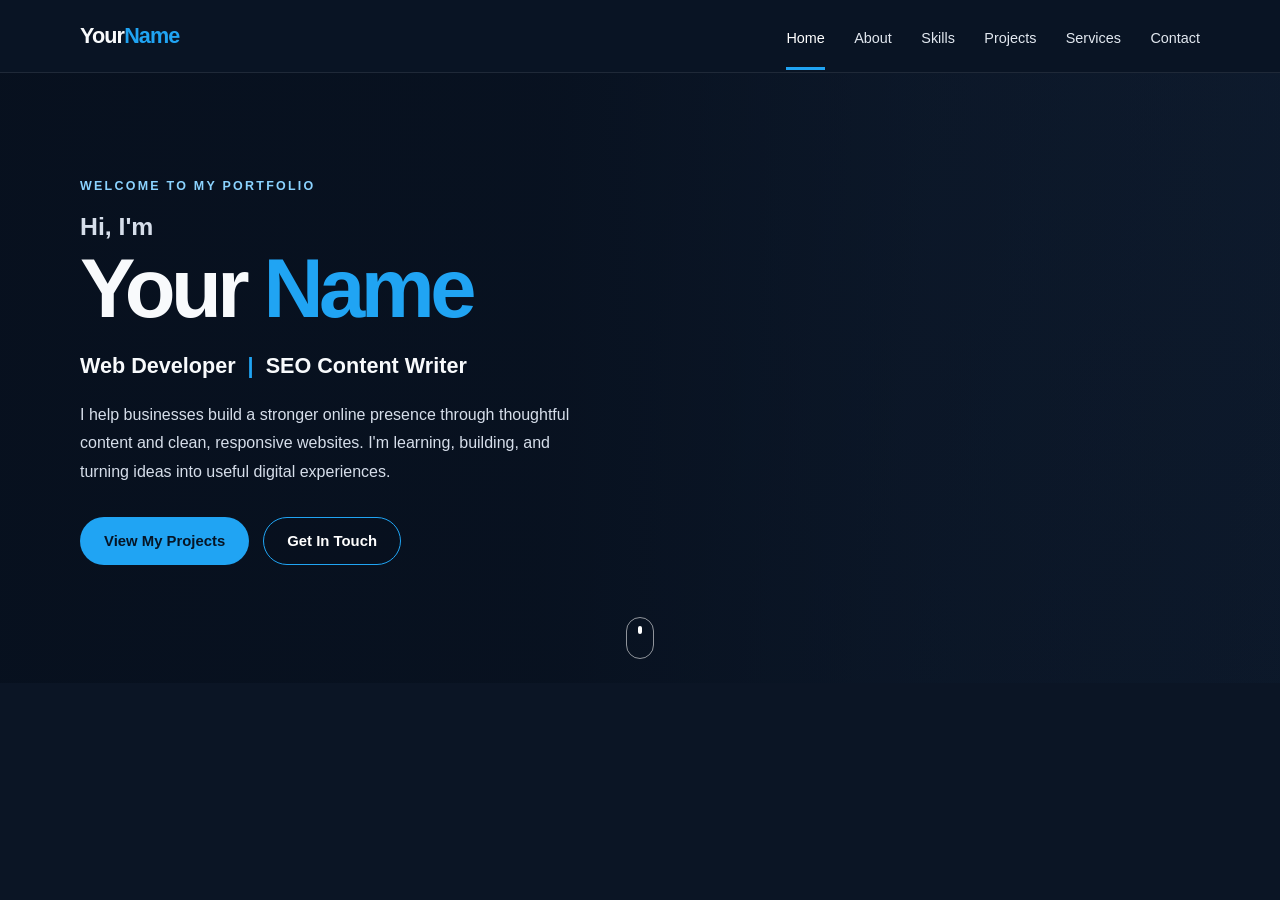
==== index.html @ e13864a4 "Rename index (1).html to index.html" ====
<!DOCTYPE html>
<html lang="en">
<head>
  <meta charset="UTF-8">
  <meta name="viewport" content="width=device-width, initial-scale=1.0">
  <title>Personal Portfolio | Hero Section</title>
  <link rel="stylesheet" href="style.css">
</head>
<body>
  <header class="site-header">
    <nav class="navbar container" aria-label="Main navigation">
      <a class="logo" href="#" aria-label="Your Name home">Your<span>Name</span></a>

      <button class="menu-toggle" type="button" aria-expanded="false"
        aria-controls="primary-navigation" aria-label="Open navigation menu">
        <span></span>
        <span></span>
        <span></span>
      </button>

      <ul class="nav-links" id="primary-navigation">
        <li><a class="active" href="#home">Home</a></li>
        <li><a href="#about">About</a></li>
        <li><a href="#skills">Skills</a></li>
        <li><a href="#projects">Projects</a></li>
        <li><a href="#services">Services</a></li>
        <li><a href="#contact">Contact</a></li>
      </ul>
    </nav>
  </header>

  <main>
    <section class="hero" id="home" aria-labelledby="hero-title">
      <div class="hero-overlay"></div>
      <div class="container hero-content">
        <p class="eyebrow">WELCOME TO MY PORTFOLIO</p>
        <p class="intro">Hi, I'm</p>
        <h1 id="hero-title">Your <span>Name</span></h1>
        <h2>Web Developer <span class="divider">|</span> SEO Content Writer</h2>
        <p class="hero-description">
          I help businesses build a stronger online presence through
          thoughtful content and clean, responsive websites. I'm learning,
          building, and turning ideas into useful digital experiences.
        </p>

        <div class="hero-actions">
          <a class="button button-primary" href="#projects">View My Projects</a>
          <a class="button button-secondary" href="#contact">Get In Touch</a>
        </div>
      </div>
      <a class="scroll-cue" href="#about" aria-label="Scroll to the About section">
        <span></span>
      </a>
    </section>
  </main>

  <script>
    const menuToggle = document.querySelector(".menu-toggle");
    const navLinks = document.querySelector(".nav-links");

    menuToggle.addEventListener("click", () => {
      const isOpen = menuToggle.getAttribute("aria-expanded") === "true";
      menuToggle.setAttribute("aria-expanded", String(!isOpen));
      menuToggle.setAttribute("aria-label", isOpen ? "Open navigation menu" : "Close navigation menu");
      navLinks.classList.toggle("is-open", !isOpen);
    });

    navLinks.querySelectorAll("a").forEach((link) => {
      link.addEventListener("click", () => {
        navLinks.classList.remove("is-open");
        menuToggle.setAttribute("aria-expanded", "false");
        menuToggle.setAttribute("aria-label", "Open navigation menu");
      });
    });
  </script>
</body>
</html>
---- style.css ----
/* ---------- Base styles ---------- */
:root {
  --color-text: #f8fafc;
  --color-muted: #d6deea;
  --color-accent: #20a4f3;
  --color-accent-hover: #0787d8;
  --nav-background: rgba(10, 20, 37, 0.88);
  --content-width: 1120px;
}

* {
  box-sizing: border-box;
}

html {
  scroll-behavior: smooth;
}

body {
  margin: 0;
  font-family: Arial, Helvetica, sans-serif;
  color: var(--color-text);
  background: #0b1525;
}

a {
  color: inherit;
  text-decoration: none;
}

.container {
  width: min(var(--content-width), calc(100% - 48px));
  margin-inline: auto;
}

/* ---------- Navigation ---------- */
.site-header {
  position: relative;
  z-index: 10;
  background: var(--nav-background);
  border-bottom: 1px solid rgba(255, 255, 255, 0.09);
}

.navbar {
  min-height: 72px;
  display: flex;
  align-items: center;
  justify-content: space-between;
  gap: 32px;
}

.logo {
  font-size: 1.35rem;
  font-weight: 800;
  letter-spacing: -0.04em;
  white-space: nowrap;
}

.logo span,
.hero h1 span {
  color: var(--color-accent);
}

.nav-links {
  display: flex;
  align-items: center;
  gap: clamp(16px, 2.3vw, 30px);
  padding: 0;
  margin: 0;
  list-style: none;
}

.nav-links a {
  display: inline-block;
  padding: 27px 0 24px;
  color: #e2e8f0;
  font-size: 0.9rem;
  transition: color 180ms ease;
}

.nav-links a:hover,
.nav-links a:focus-visible,
.nav-links a.active {
  color: #ffffff;
}

.nav-links a.active {
  box-shadow: inset 0 -3px var(--color-accent);
}

.menu-toggle {
  display: none;
  border: 0;
  padding: 8px;
  background: transparent;
  cursor: pointer;
}

.menu-toggle span {
  display: block;
  width: 25px;
  height: 2px;
  margin: 5px 0;
  background: #ffffff;
}

/* ---------- Hero section ---------- */
.hero {
  position: relative;
  isolation: isolate;
  display: flex;
  align-items: center;
  min-height: 610px;
  overflow: hidden;
  background-color: #101e32;
  background-image: url("https://images.unsplash.com/photo-1498050108023-c5249f4df085?auto=format&fit=crop&w=2000&q=85");
  background-position: center;
  background-size: cover;
}

.hero-overlay {
  position: absolute;
  z-index: -1;
  inset: 0;
  background:
    linear-gradient(90deg,
      rgba(7, 16, 30, 0.97) 0%,
      rgba(7, 16, 30, 0.88) 42%,
      rgba(7, 16, 30, 0.42) 72%,
      rgba(7, 16, 30, 0.22) 100%),
    linear-gradient(0deg, rgba(7, 16, 30, 0.25), rgba(7, 16, 30, 0.08));
}

.hero-content {
  padding-block: 92px 104px;
  max-width: var(--content-width);
}

.eyebrow {
  margin: 0 0 20px;
  color: #8bd3ff;
  font-size: 0.78rem;
  font-weight: 700;
  letter-spacing: 0.18em;
}

.intro {
  margin: 0 0 4px;
  color: var(--color-muted);
  font-size: clamp(1.2rem, 2.2vw, 1.55rem);
  font-weight: 600;
}

.hero h1 {
  margin: 0;
  max-width: 700px;
  font-size: clamp(3rem, 7vw, 5.2rem);
  line-height: 1.05;
  letter-spacing: -0.055em;
}

.hero h2 {
  margin: 18px 0 0;
  font-size: clamp(1.05rem, 2vw, 1.35rem);
  line-height: 1.5;
  font-weight: 600;
}

.divider {
  padding-inline: 6px;
  color: var(--color-accent);
}

.hero-description {
  max-width: 520px;
  margin: 18px 0 0;
  color: var(--color-muted);
  font-size: 1rem;
  line-height: 1.8;
}

.hero-actions {
  display: flex;
  flex-wrap: wrap;
  gap: 14px;
  margin-top: 30px;
}

.button {
  display: inline-flex;
  min-height: 48px;
  align-items: center;
  justify-content: center;
  padding: 0 23px;
  border: 1px solid transparent;
  border-radius: 999px;
  font-size: 0.93rem;
  font-weight: 700;
  transition: background-color 180ms ease, border-color 180ms ease,
              transform 180ms ease;
}

.button:hover {
  transform: translateY(-2px);
}

.button-primary {
  color: #061525;
  background: var(--color-accent);
}

.button-primary:hover {
  background: #68c5ff;
}

.button-secondary {
  border-color: var(--color-accent);
  color: #ffffff;
  background: rgba(7, 16, 30, 0.35);
}

.button-secondary:hover {
  background: rgba(32, 164, 243, 0.16);
}

.button:focus-visible,
.nav-links a:focus-visible,
.logo:focus-visible,
.menu-toggle:focus-visible {
  outline: 3px solid #8bd3ff;
  outline-offset: 4px;
}

.scroll-cue {
  position: absolute;
  bottom: 24px;
  left: 50%;
  display: grid;
  width: 28px;
  height: 42px;
  place-items: start center;
  padding-top: 8px;
  border: 1px solid rgba(255, 255, 255, 0.55);
  border-radius: 20px;
  transform: translateX(-50%);
}

.scroll-cue span {
  width: 4px;
  height: 8px;
  border-radius: 4px;
  background: #ffffff;
}

/* ---------- Responsive layout ---------- */
@media (max-width: 760px) {
  .container {
    width: min(100% - 36px, var(--content-width));
  }

  .navbar {
    min-height: 66px;
  }

  .menu-toggle {
    display: block;
  }

  .nav-links {
    position: absolute;
    top: 100%;
    right: 0;
    left: 0;
    display: none;
    align-items: stretch;
    gap: 0;
    padding: 8px 18px 16px;
    background: #0b1525;
    border-bottom: 1px solid rgba(255, 255, 255, 0.1);
  }

  .nav-links.is-open {
    display: flex;
    flex-direction: column;
  }

  .nav-links a {
    display: block;
    padding: 13px 4px;
  }

  .nav-links a.active {
    box-shadow: none;
    color: #8bd3ff;
  }

  .hero {
    min-height: 590px;
    background-position: 60% center;
  }

  .hero-overlay {
    background: linear-gradient(
      90deg,
      rgba(7, 16, 30, 0.95) 0%,
      rgba(7, 16, 30, 0.83) 68%,
      rgba(7, 16, 30, 0.64) 100%
    );
  }

  .hero-content {
    padding-block: 76px 90px;
  }

  .hero-description {
    max-width: 480px;
    font-size: 0.96rem;
  }

  .scroll-cue {
    display: none;
  }
}

@media (max-width: 420px) {
  .container {
    width: calc(100% - 32px);
  }

  .hero {
    min-height: 570px;
  }

  .eyebrow {
    font-size: 0.7rem;
  }

  .hero-actions {
    align-items: stretch;
    flex-direction: column;
    max-width: 260px;
  }

  .button {
    width: 100%;
  }
}

@media (prefers-reduced-motion: reduce) {
  html {
    scroll-behavior: auto;
  }

  *,
  *::before,
  *::after {
    transition-duration: 0.01ms !important;
  }
}
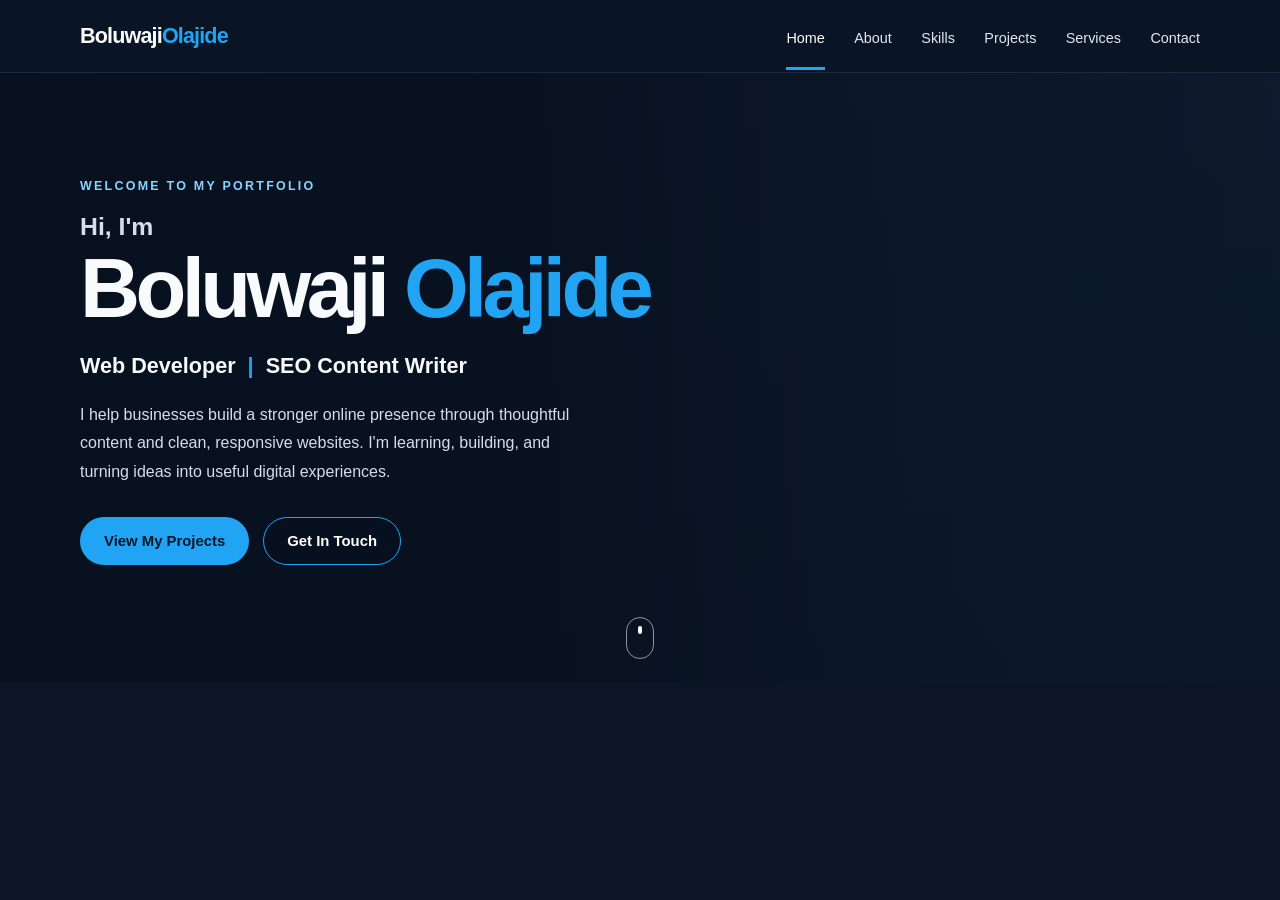
==== commit 8840bc8a: "Replace portfolio placeholder name" ====
--- a/index.html
+++ b/index.html
@@ -9,7 +9,7 @@
 <body>
   <header class="site-header">
     <nav class="navbar container" aria-label="Main navigation">
-      <a class="logo" href="#" aria-label="Your Name home">Your<span>Name</span></a>
+      <a class="logo" href="#" aria-label="Your Name home">Boluwaji<span>Olajide</span></a>
 
       <button class="menu-toggle" type="button" aria-expanded="false"
         aria-controls="primary-navigation" aria-label="Open navigation menu">
@@ -35,7 +35,7 @@
       <div class="container hero-content">
         <p class="eyebrow">WELCOME TO MY PORTFOLIO</p>
         <p class="intro">Hi, I'm</p>
-        <h1 id="hero-title">Your <span>Name</span></h1>
+        <h1 id="hero-title">Boluwaji <span>Olajide</span></h1>
         <h2>Web Developer <span class="divider">|</span> SEO Content Writer</h2>
         <p class="hero-description">
           I help businesses build a stronger online presence through
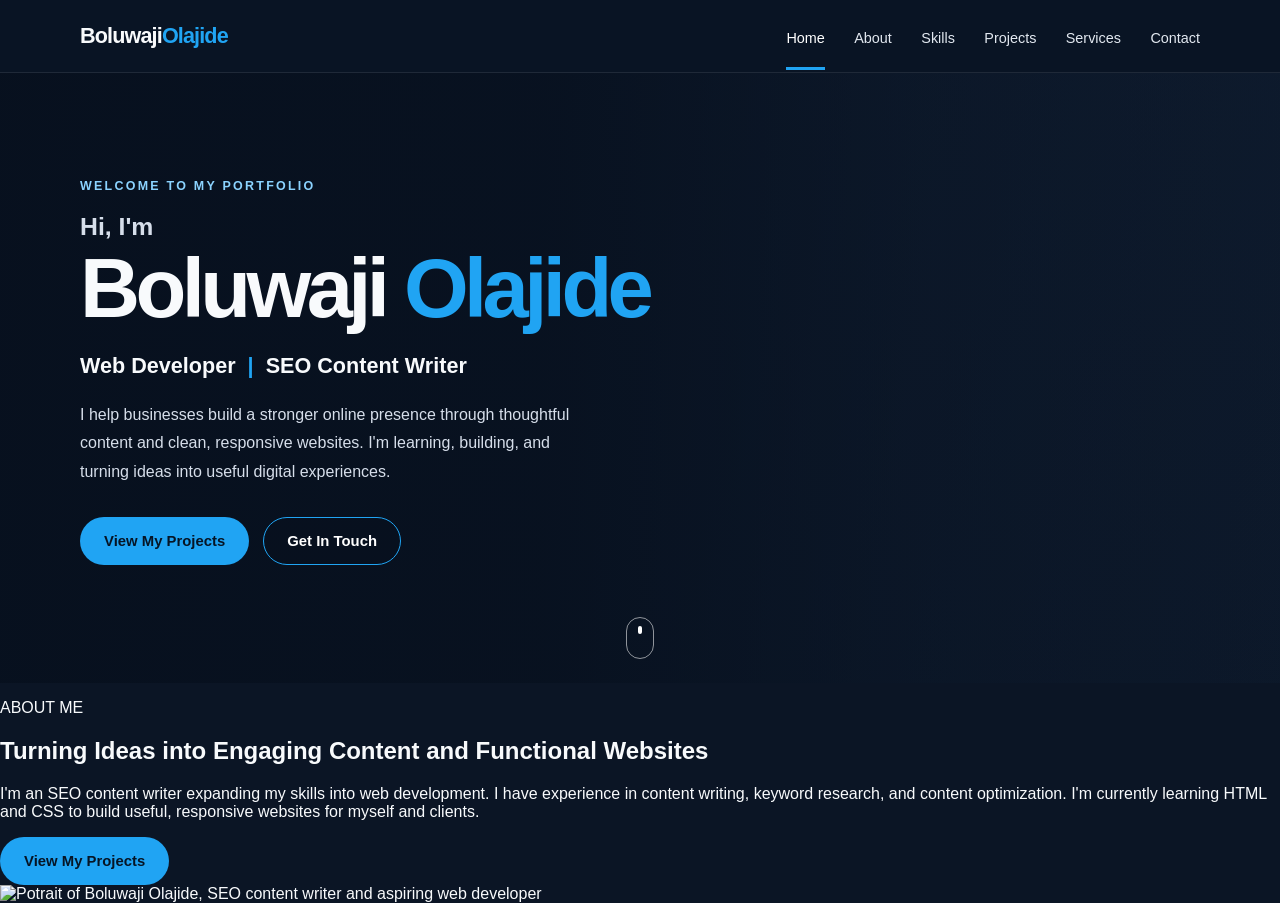
==== commit 06235393: "Update index.html" ====
--- a/index.html
+++ b/index.html
@@ -52,6 +52,46 @@
         <span></span>
       </a>
     </section>
+
+    
+<section class="about" id="about">
+  <div class="about-container">
+
+    <div class="about-text">
+      <p class="section-label">ABOUT ME</p>
+
+      <h2>
+        Turning Ideas into Engaging Content
+        and Functional Websites
+      </h2>
+
+      <p class="about-description">
+        I'm an SEO content writer expanding my skills
+        into web development. I have experience in
+        content writing, keyword research, and content
+        optimization. I'm currently learning HTML and CSS
+        to build useful, responsive websites for myself
+        and clients.
+      </p>
+
+      <a href="#projects" class="button button-primary">
+        View My Projects
+      </a>
+    </div>
+
+    <div class="about-image">
+      <img
+        src="./IMG_2684.PNG"
+        alt="Potrait of Boluwaji Olajide, SEO content writer and aspiring web developer"
+      >
+    </div>
+
+  </div>
+</section>
+
+
+
+
   </main>
 
   <script>
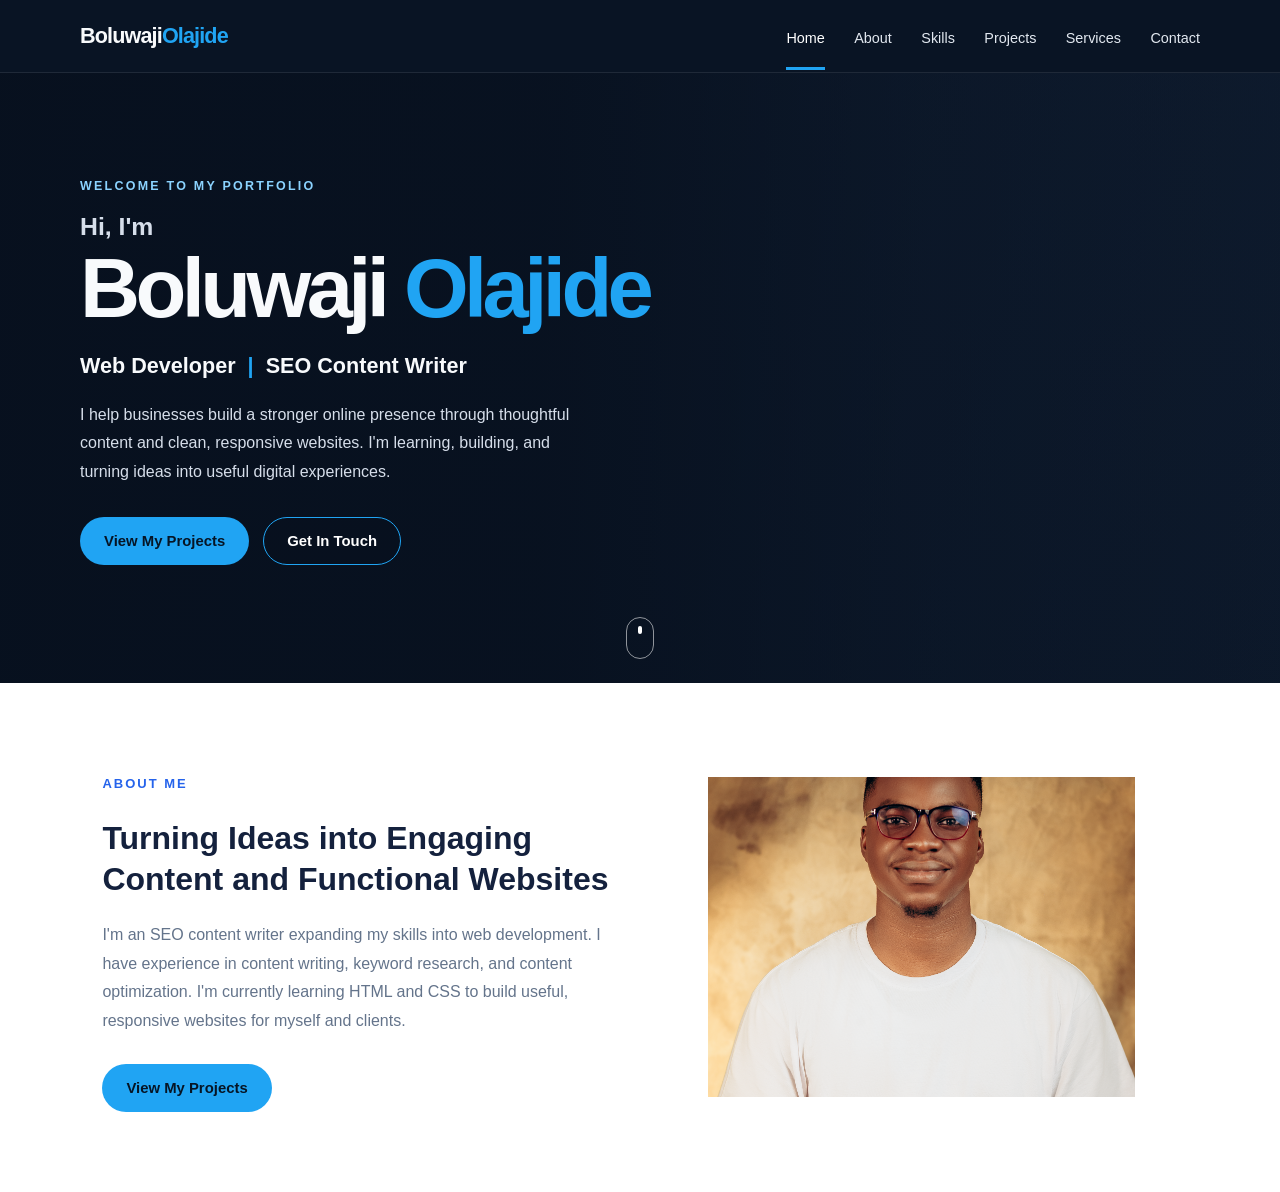
==== commit 9e73d9dc: "Update index.html" ====
--- a/index.html
+++ b/index.html
@@ -81,7 +81,7 @@
 
     <div class="about-image">
       <img
-        src="./IMG_2684.PNG"
+        src="profile.jpg"
         alt="Potrait of Boluwaji Olajide, SEO content writer and aspiring web developer"
       >
     </div>
--- a/style.css
+++ b/style.css
@@ -357,3 +357,74 @@
     transition-duration: 0.01ms !important;
   }
 }
+
+
+/* ABOUT SECTION */
+
+.about {
+  padding: 80px 8%;
+  background-color: #ffffff;
+}
+
+.about-container {
+  max-width: 1100px;
+  margin: 0 auto;
+
+  display: grid;
+  grid-template-columns: 1fr 1fr;
+  align-items: center;
+  gap: 50px;
+}
+
+.section-label {
+  color: #2563eb;
+  font-size: 13px;
+  font-weight: 700;
+  letter-spacing: 2px;
+  margin-bottom: 12px;
+}
+
+.about-text h2 {
+  color: #14213d;
+  font-size: 32px;
+  line-height: 1.3;
+  margin-bottom: 20px;
+}
+
+.about-description {
+  color: #64748b;
+  font-size: 16px;
+  line-height: 1.8;
+  margin-bottom: 28px;
+}
+
+.about-image img {
+  width: 100%;
+  height: 320px;
+  object-fit: cover;
+  object-view-box: inset(-10%);
+  border-radius: 12px;
+  display: block;
+}
+
+/* MOBILE RESPONSIVENESS */
+
+@media (max-width: 768px) {
+  .about {
+    padding: 55px 6%;
+  }
+
+  .about-container {
+    grid-template-columns: 1fr;
+    gap: 30px;
+  }
+
+  .about-text h2 {
+    font-size: 27px;
+  }
+
+  .about-image img {
+    height: 250px;
+  }
+}
+
